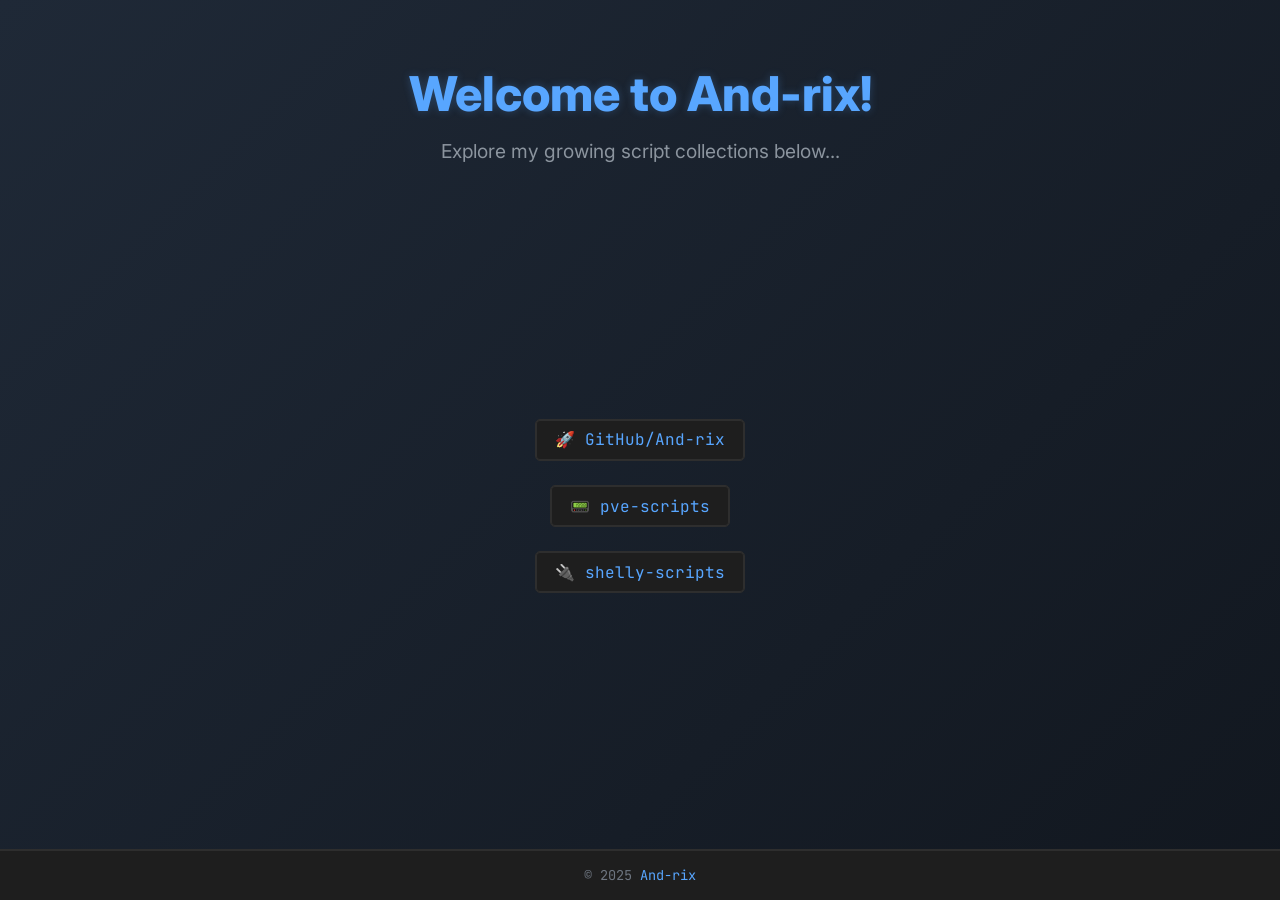
==== index.html @ 718f097f "Update index.html" ====
<!DOCTYPE html>
<html lang="en">
<head>
  <meta charset="UTF-8" />
  <meta name="viewport" content="width=device-width, initial-scale=1" />
  <title>And-rix</title>
  <link rel="preconnect" href="https://fonts.googleapis.com" />
  <link rel="preconnect" href="https://fonts.gstatic.com" crossorigin />
  <link rel="icon" href="https://github.githubassets.com/favicons/favicon.svg" type="image/svg+xml" />
  <link href="https://fonts.googleapis.com/css2?family=Inter:wght@400;600;800&family=JetBrains+Mono&display=swap" rel="stylesheet" />
  <style>
    @keyframes gradientBG {
      0% { background-position: 0% 50%; }
      50% { background-position: 100% 50%; }
      100% { background-position: 0% 50%; }
    }

    body {
      margin: 0;
      padding: 0;
      font-family: 'Inter', sans-serif;
      background: linear-gradient(-45deg, #0d1117, #161b22, #0d1117, #1f2937);
      background-size: 400% 400%;
      animation: gradientBG 90s ease infinite;
      color: #c9d1d9;
      display: flex;
      flex-direction: column;
      min-height: 100vh;
      text-align: center;
    }

    header {
      padding: 4rem 1rem 2rem;
    }

    h1 {
      font-size: clamp(2rem, 5vw, 3rem);
      font-weight: 800;
      margin: 0;
      color: #58a6ff;
      text-shadow: 0 0 8px #58a6ff44;
    }

    p {
      font-size: 1.2rem;
      max-width: 600px;
      margin: 1rem auto;
      color: #8b949e;
    }

    main {
      flex-grow: 1;
      display: flex;
      flex-direction: column;
      justify-content: center;
      gap: 1.5rem;
      padding: 0 1rem 3rem;
    }

    main a {
      font-family: 'JetBrains Mono', monospace;
      font-size: 1rem;
      background-color: #1e1e1e;
      color: #58a6ff;
      border: 1px solid #2e2e2e;
      padding: 0.6em 1.2em;
      border-radius: 5px;
      text-decoration: none;
      display: inline-block;
      max-width: 300px;
      margin: 0 auto;
      white-space: nowrap;
      transition: all 0.3s ease;
      box-shadow: inset 0 0 0 1px #2e2e2e;
    }

    main a:hover,
    main a:focus {
      background-color: #2a2a2a;
      border-color: #58a6ff;
      outline: none;
    }

    @media (max-width: 600px) {
      main a {
        max-width: 90vw;
        white-space: normal;
        padding: 0.8em 1.2em;
      }
    }

    footer {
      font-family: 'JetBrains Mono', monospace;
      background-color: #1e1e1e;
      color: #6e7681;
      padding: 1rem 0;
      font-size: 0.85rem;
      border-top: 1px solid #2e2e2e;
      box-shadow: inset 0 1px 0 0 #2e2e2e;
    }

    footer a {
      color: #58a6ff;
      text-decoration: none;
      transition: color 0.3s ease;
    }

    footer a:visited {
      color: #58a6ff;
    }  
    </style>
</head>
<body>
  <header>
    <h1>Welcome to And-rix!</h1>
    <p>Explore my growing script collections below...</p>
  </header>

  <main>
    <a href="https://github.com/And-rix/" target="_blank" rel="noopener noreferrer" aria-label="Github/And-rix">
      🚀 GitHub/And-rix
    </a>  
    <a href="https://github.com/And-rix/pve-scripts" target="_blank" rel="noopener noreferrer" aria-label="pve-scripts">
      📟 pve-scripts
    </a>
    <a href="https://github.com/And-rix/shelly-scripts" target="_blank" rel="noopener noreferrer" aria-label="shelly-scripts">
      🔌 shelly-scripts
    </a>
  </main>

  <footer>
    &copy; 2025 <a href="https://github.com/And-rix/" target="_blank" rel="noopener noreferrer">And-rix</a> 
  </footer>
</body>
</html>
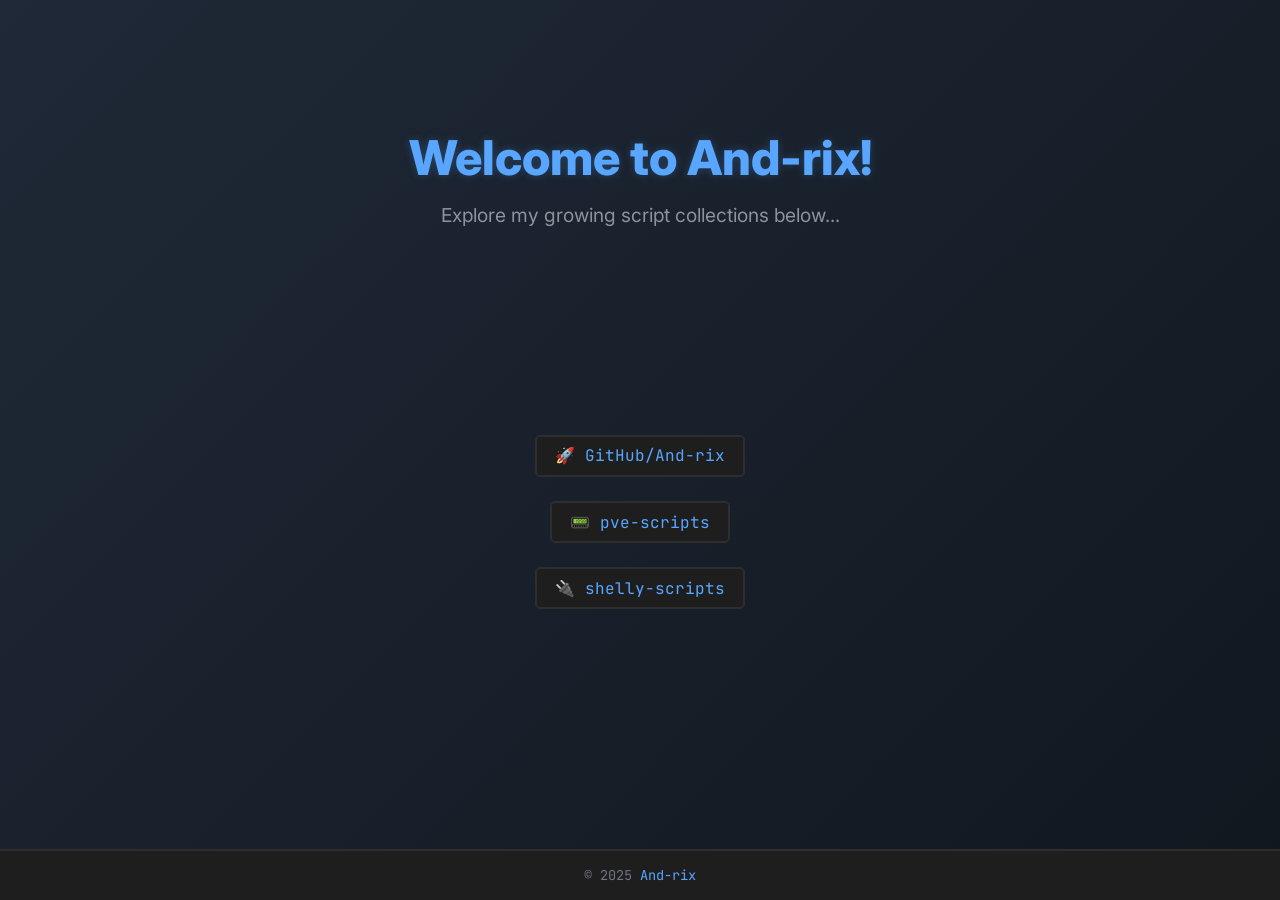
==== commit d5b1acf1: "Update index.html" ====
--- a/index.html
+++ b/index.html
@@ -3,7 +3,7 @@
 <head>
   <meta charset="UTF-8" />
   <meta name="viewport" content="width=device-width, initial-scale=1" />
-  <title>And-rix</title>
+  <title>:\> And-rix</title>
   <link rel="preconnect" href="https://fonts.googleapis.com" />
   <link rel="preconnect" href="https://fonts.gstatic.com" crossorigin />
   <link rel="icon" href="https://github.githubassets.com/favicons/favicon.svg" type="image/svg+xml" />
@@ -30,7 +30,7 @@
     }
 
     header {
-      padding: 4rem 1rem 2rem;
+      padding: 8rem 1rem 0rem;
     }
 
     h1 {
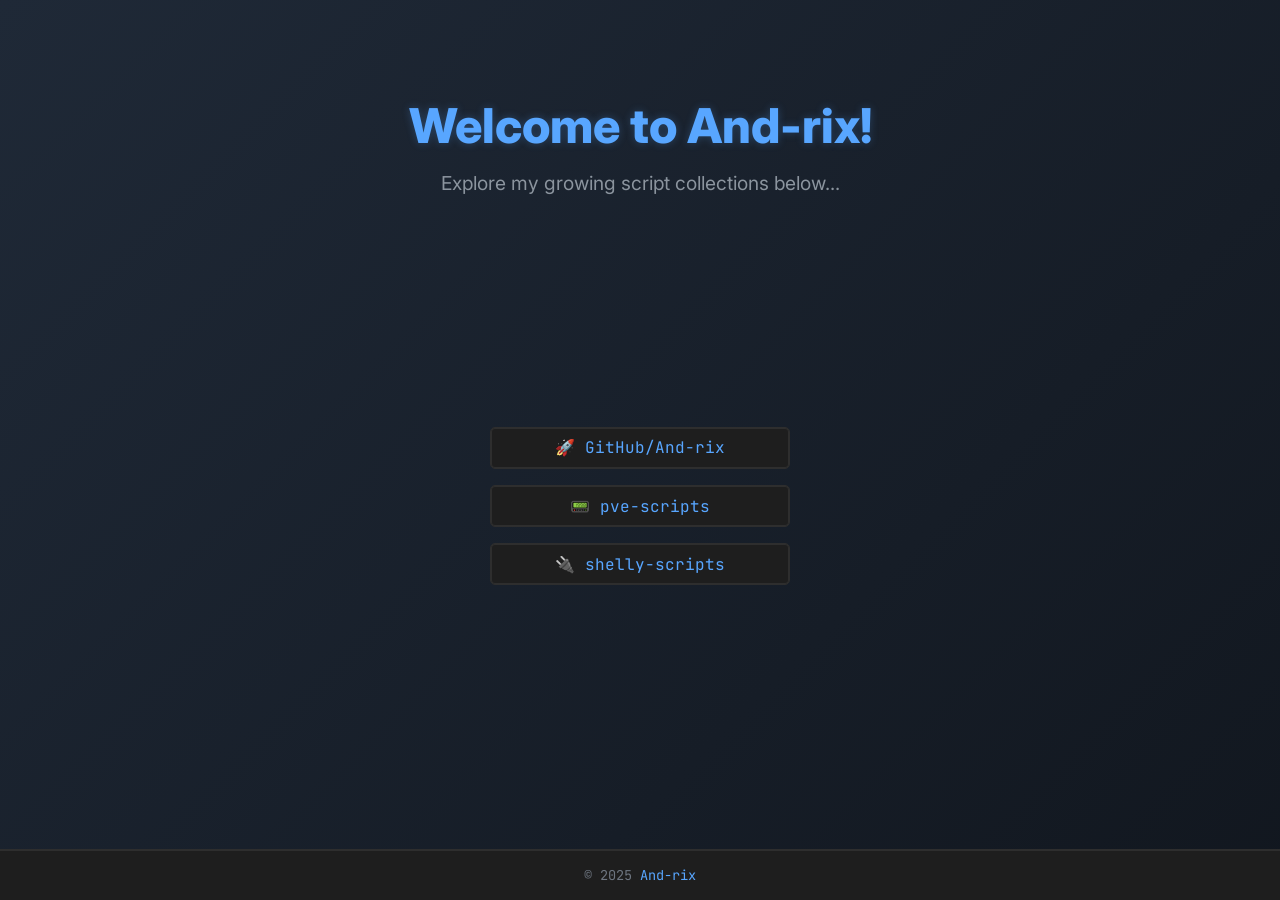
==== commit 65d725de: "Update index.html" ====
--- a/index.html
+++ b/index.html
@@ -6,6 +6,9 @@
   <title>:\> And-rix</title>
   <link rel="preconnect" href="https://fonts.googleapis.com" />
   <link rel="preconnect" href="https://fonts.gstatic.com" crossorigin />
+  <meta name="theme-color" content="#0d1117" />
+  <meta name="apple-mobile-web-app-capable" content="yes" />
+  <meta name="apple-mobile-web-app-status-bar-style" content="black-translucent" />
   <link rel="icon" href="https://github.githubassets.com/favicons/favicon.svg" type="image/svg+xml" />
   <link href="https://fonts.googleapis.com/css2?family=Inter:wght@400;600;800&family=JetBrains+Mono&display=swap" rel="stylesheet" />
   <style>
@@ -15,10 +18,19 @@
       100% { background-position: 0% 50%; }
     }
 
-    body {
+    *, *::before, *::after {
+      box-sizing: border-box;
+    }
+
+    html, body {
+      height: 100%;
       margin: 0;
       padding: 0;
+    }
+
+    body {
       font-family: 'Inter', sans-serif;
+      /* background-color: #0d1117; */
       background: linear-gradient(-45deg, #0d1117, #161b22, #0d1117, #1f2937);
       background-size: 400% 400%;
       animation: gradientBG 90s ease infinite;
@@ -26,11 +38,12 @@
       display: flex;
       flex-direction: column;
       min-height: 100vh;
+      min-height: 100dvh;
       text-align: center;
     }
 
     header {
-      padding: 8rem 1rem 0rem;
+      padding: 6rem 1rem 0;
     }
 
     h1 {
@@ -41,7 +54,7 @@
       text-shadow: 0 0 8px #58a6ff44;
     }
 
-    p {
+    header p {
       font-size: 1.2rem;
       max-width: 600px;
       margin: 1rem auto;
@@ -53,11 +66,25 @@
       display: flex;
       flex-direction: column;
       justify-content: center;
-      gap: 1.5rem;
       padding: 0 1rem 3rem;
     }
 
-    main a {
+    nav ul {
+      list-style: none;
+      padding: 0;
+      margin: 0;
+      display: flex;
+      flex-direction: column;
+      gap: 1rem;
+      align-items: center;
+    }
+
+    nav li {
+      width: 100%;
+      max-width: 300px;
+    }
+
+    nav a {
       font-family: 'JetBrains Mono', monospace;
       font-size: 1rem;
       background-color: #1e1e1e;
@@ -66,26 +93,30 @@
       padding: 0.6em 1.2em;
       border-radius: 5px;
       text-decoration: none;
-      display: inline-block;
-      max-width: 300px;
-      margin: 0 auto;
-      white-space: nowrap;
+      display: block;
       transition: all 0.3s ease;
       box-shadow: inset 0 0 0 1px #2e2e2e;
     }
 
-    main a:hover,
-    main a:focus {
+    nav a:hover,
+    nav a:focus {
       background-color: #2a2a2a;
       border-color: #58a6ff;
       outline: none;
     }
 
     @media (max-width: 600px) {
-      main a {
+      header {
+        padding-top: 3rem;
+      }
+
+      nav li {
         max-width: 90vw;
+      }
+
+      nav a {
+        padding: 0.8em 1.2em;
         white-space: normal;
-        padding: 0.8em 1.2em;
       }
     }
 
@@ -107,8 +138,8 @@
 
     footer a:visited {
       color: #58a6ff;
-    }  
-    </style>
+    }
+  </style>
 </head>
 <body>
   <header>
@@ -117,19 +148,29 @@
   </header>
 
   <main>
-    <a href="https://github.com/And-rix/" target="_blank" rel="noopener noreferrer" aria-label="Github/And-rix">
-      🚀 GitHub/And-rix
-    </a>  
-    <a href="https://github.com/And-rix/pve-scripts" target="_blank" rel="noopener noreferrer" aria-label="pve-scripts">
-      📟 pve-scripts
-    </a>
-    <a href="https://github.com/And-rix/shelly-scripts" target="_blank" rel="noopener noreferrer" aria-label="shelly-scripts">
-      🔌 shelly-scripts
-    </a>
+    <nav>
+      <ul>
+        <li>
+          <a href="https://github.com/And-rix/" target="_blank" rel="noopener noreferrer" aria-label="Github/And-rix">
+            🚀 GitHub/And-rix
+          </a>
+        </li>
+        <li>
+          <a href="https://github.com/And-rix/pve-scripts" target="_blank" rel="noopener noreferrer" aria-label="pve-scripts">
+            📟 pve-scripts
+          </a>
+        </li>
+        <li>
+          <a href="https://github.com/And-rix/shelly-scripts" target="_blank" rel="noopener noreferrer" aria-label="shelly-scripts">
+            🔌 shelly-scripts
+          </a>
+        </li>
+      </ul>
+    </nav>
   </main>
 
   <footer>
-    &copy; 2025 <a href="https://github.com/And-rix/" target="_blank" rel="noopener noreferrer">And-rix</a> 
+    &copy; 2025 <a href="https://github.com/And-rix/" target="_blank" rel="noopener noreferrer">And-rix</a>
   </footer>
 </body>
 </html>
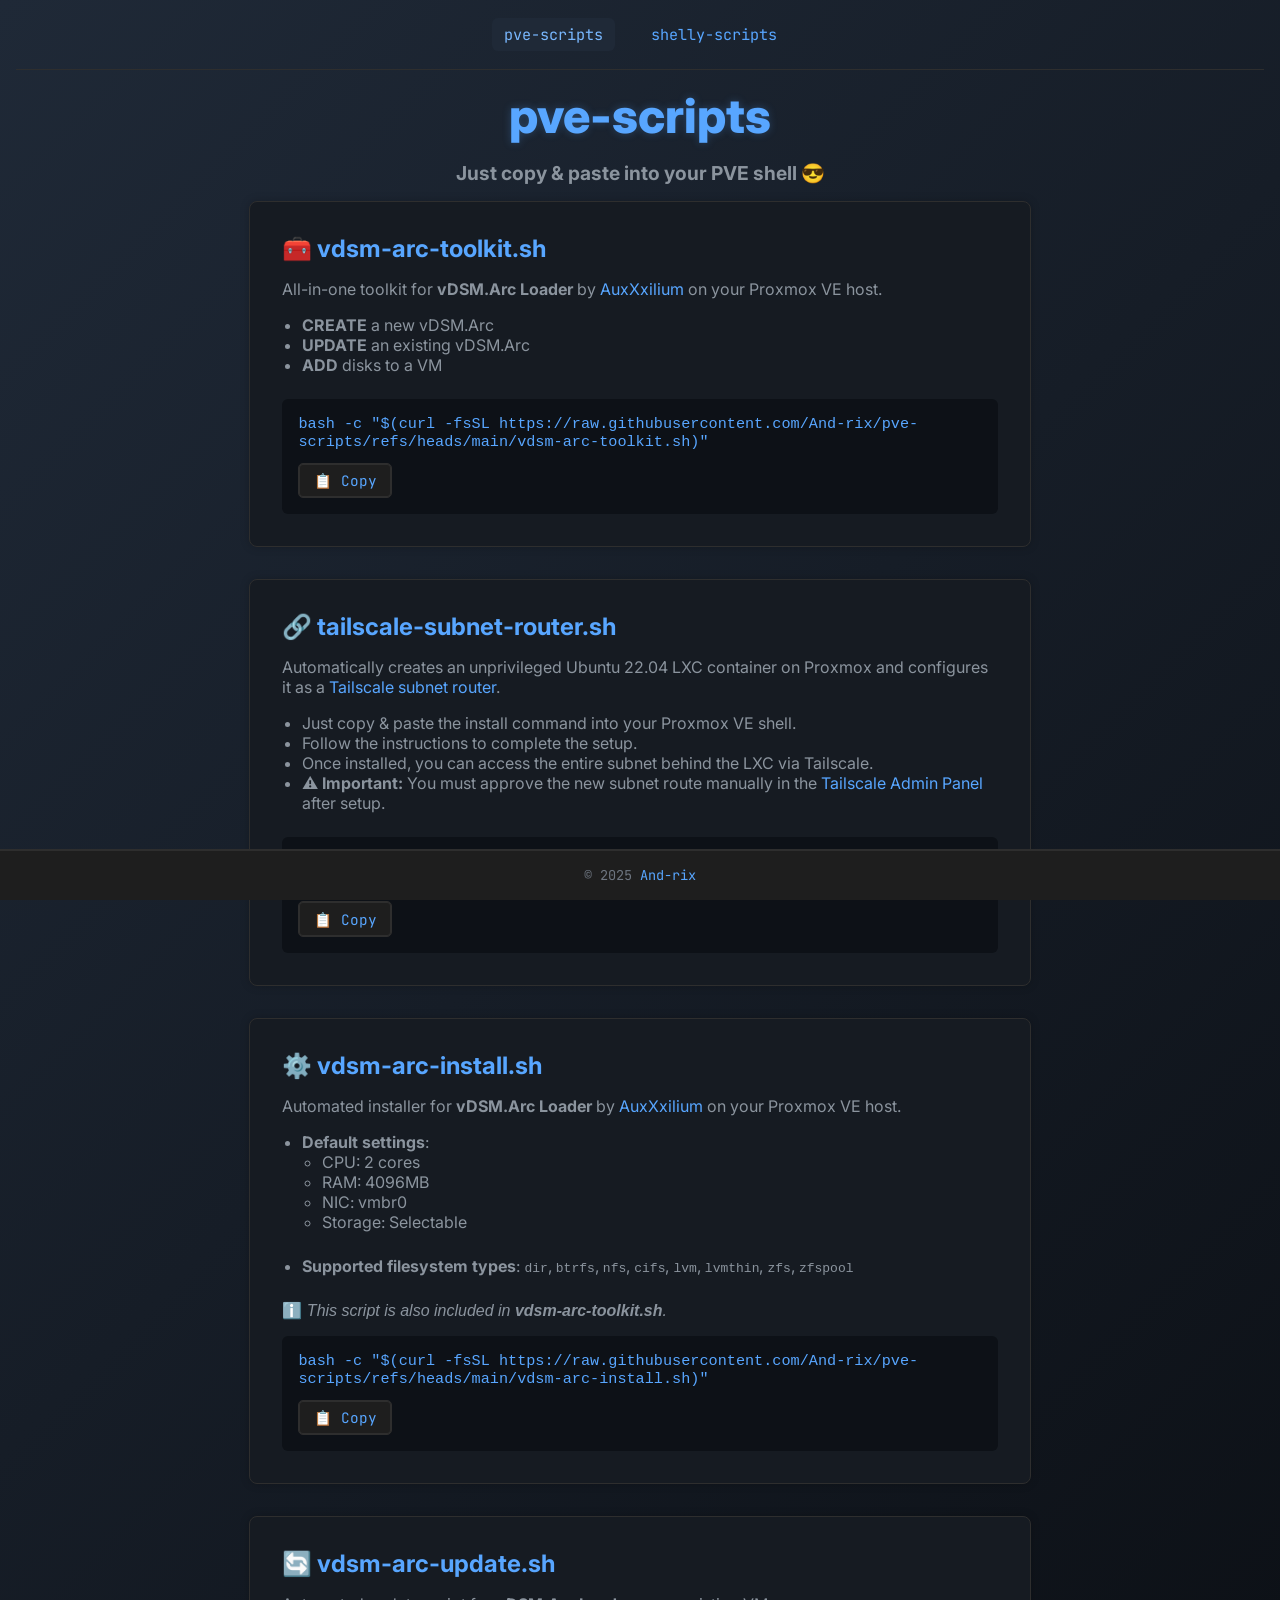
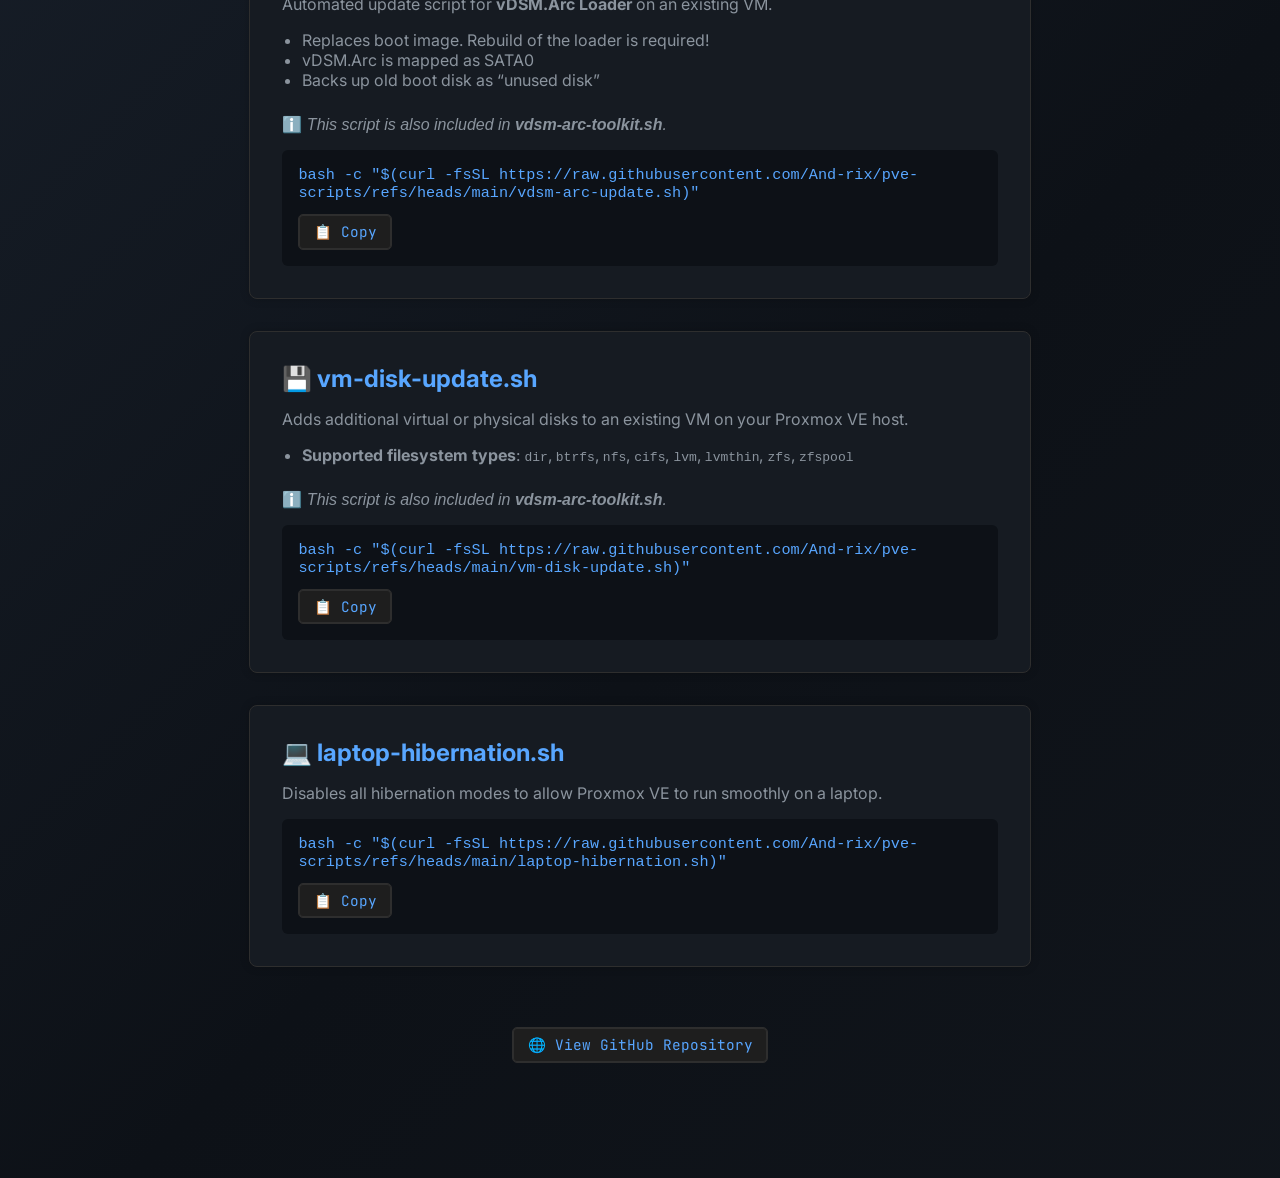
==== commit 60002638: "misc" ====
--- a/index.html
+++ b/index.html
@@ -2,175 +2,10 @@
 <html lang="en">
 <head>
   <meta charset="UTF-8" />
-  <meta name="viewport" content="width=device-width, initial-scale=1" />
-  <title>:\> And-rix</title>
-  <link rel="preconnect" href="https://fonts.googleapis.com" />
-  <link rel="preconnect" href="https://fonts.gstatic.com" crossorigin />
-  <meta name="theme-color" content="#0d1117" />
-  <meta name="apple-mobile-web-app-capable" content="yes" />
-  <meta name="apple-mobile-web-app-status-bar-style" content="black-translucent" />
-  <link rel="icon" href="https://github.githubassets.com/favicons/favicon.svg" type="image/svg+xml" />
-  <link href="https://fonts.googleapis.com/css2?family=Inter:wght@400;600;800&family=JetBrains+Mono&display=swap" rel="stylesheet" />
-  <style>
-    @keyframes gradientBG {
-      0% { background-position: 0% 50%; }
-      50% { background-position: 100% 50%; }
-      100% { background-position: 0% 50%; }
-    }
-
-    *, *::before, *::after {
-      box-sizing: border-box;
-    }
-
-    html, body {
-      height: 100%;
-      margin: 0;
-      padding: 0;
-    }
-
-    body {
-      font-family: 'Inter', sans-serif;
-      /* background-color: #0d1117; */
-      background: linear-gradient(-45deg, #0d1117, #161b22, #0d1117, #1f2937);
-      background-size: 400% 400%;
-      animation: gradientBG 90s ease infinite;
-      color: #c9d1d9;
-      display: flex;
-      flex-direction: column;
-      min-height: 100vh;
-      min-height: 100dvh;
-      text-align: center;
-    }
-
-    header {
-      padding: 6rem 1rem 0;
-    }
-
-    h1 {
-      font-size: clamp(2rem, 5vw, 3rem);
-      font-weight: 800;
-      margin: 0;
-      color: #58a6ff;
-      text-shadow: 0 0 8px #58a6ff44;
-    }
-
-    header p {
-      font-size: 1.2rem;
-      max-width: 600px;
-      margin: 1rem auto;
-      color: #8b949e;
-    }
-
-    main {
-      flex-grow: 1;
-      display: flex;
-      flex-direction: column;
-      justify-content: center;
-      padding: 0 1rem 3rem;
-    }
-
-    nav ul {
-      list-style: none;
-      padding: 0;
-      margin: 0;
-      display: flex;
-      flex-direction: column;
-      gap: 1rem;
-      align-items: center;
-    }
-
-    nav li {
-      width: 100%;
-      max-width: 300px;
-    }
-
-    nav a {
-      font-family: 'JetBrains Mono', monospace;
-      font-size: 1rem;
-      background-color: #1e1e1e;
-      color: #58a6ff;
-      border: 1px solid #2e2e2e;
-      padding: 0.6em 1.2em;
-      border-radius: 5px;
-      text-decoration: none;
-      display: block;
-      transition: all 0.3s ease;
-      box-shadow: inset 0 0 0 1px #2e2e2e;
-    }
-
-    nav a:hover,
-    nav a:focus {
-      background-color: #2a2a2a;
-      border-color: #58a6ff;
-      outline: none;
-    }
-
-    @media (max-width: 600px) {
-      header {
-        padding-top: 3rem;
-      }
-
-      nav li {
-        max-width: 90vw;
-      }
-
-      nav a {
-        padding: 0.8em 1.2em;
-        white-space: normal;
-      }
-    }
-
-    footer {
-      font-family: 'JetBrains Mono', monospace;
-      background-color: #1e1e1e;
-      color: #6e7681;
-      padding: 1rem 0;
-      font-size: 0.85rem;
-      border-top: 1px solid #2e2e2e;
-      box-shadow: inset 0 1px 0 0 #2e2e2e;
-    }
-
-    footer a {
-      color: #58a6ff;
-      text-decoration: none;
-      transition: color 0.3s ease;
-    }
-
-    footer a:visited {
-      color: #58a6ff;
-    }
-  </style>
+  <meta http-equiv="refresh" content="0; URL=pve-scripts.html" />
+  <title>:\> and-rix</title>
 </head>
 <body>
-  <header>
-    <h1>Welcome to And-rix!</h1>
-    <p>Explore my growing script collections below...</p>
-  </header>
-
-  <main>
-    <nav>
-      <ul>
-        <li>
-          <a href="https://github.com/And-rix/" target="_blank" rel="noopener noreferrer" aria-label="Github/And-rix">
-            🚀 GitHub/And-rix
-          </a>
-        </li>
-        <li>
-          <a href="https://github.com/And-rix/pve-scripts" target="_blank" rel="noopener noreferrer" aria-label="pve-scripts">
-            📟 pve-scripts
-          </a>
-        </li>
-        <li>
-          <a href="https://github.com/And-rix/shelly-scripts" target="_blank" rel="noopener noreferrer" aria-label="shelly-scripts">
-            🔌 shelly-scripts
-          </a>
-        </li>
-      </ul>
-    </nav>
-  </main>
-
-  <footer>
-    &copy; 2025 <a href="https://github.com/And-rix/" target="_blank" rel="noopener noreferrer">And-rix</a>
-  </footer>
+  <p>Redirecting to <a href="pve-scripts.html">pve-scripts</a>…</p>
 </body>
-</html>
+</html>
